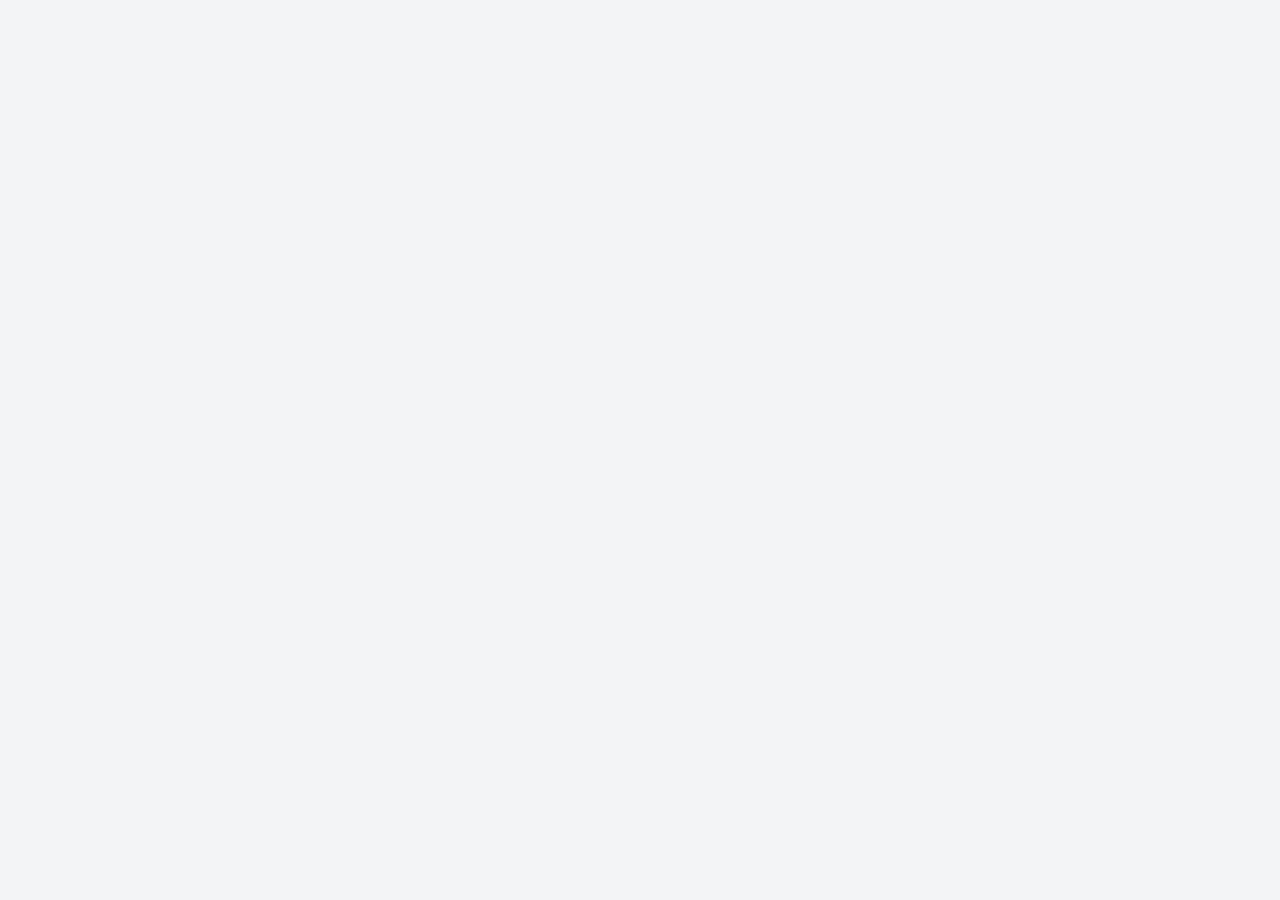
==== html/projects.html @ 2189ecb0 "init commit" ====
<!DOCTYPE html>
<html lang="ru">
	<head>
		<meta charset="UTF-8" />
		<meta name="viewport" content="width=device-width, initial-scale=1.0" />
		<title>SSUGT AI Portal</title>
		<!-- Styles -->
		<link rel="stylesheet" href="../css/reset.css" />
		<link rel="stylesheet" href="../css/common.css" />
		<link rel="stylesheet" href="../css/login.css" />

		<!-- Favicon -->
		<link rel="apple-touch-icon" sizes="180x180" href="../favicon_io/apple-touch-icon.png" />
		<link rel="icon" type="image/png" sizes="32x32" href="../favicon_io/favicon-32x32.png" />
		<link rel="icon" type="image/png" sizes="16x16" href="../favicon_io/favicon-16x16.png" />
		<link rel="manifest" href="../favicon_io/site.webmanifest" />
	</head>
	<body>
  </body>
</html>
---- css/common.css ----
@import url("https://fonts.googleapis.com/css2?family=Manrope:wght@200..800&display=swap");
:root {
  --purple: #7c379b;
  --orange: #e95229;
  --green: #96c22b;
  --blue: #00a0e3;
  --white: #ffffff;
  --light-gray: #f3f4f6;
  --dark-gray: #374151;
  --border-radius: 10px;
  --default-font: 18px;
  --large-font: 24px;
  --font-weight-regular: 400;
  --font-weight-medium: 500;
  --font-weight-bold: 700;
  --button-padding-horizontal: 30px;
  --button-padding-vertical: 15px;
  --pointer-opacity: 0.8;
}

.button {
  display: flex;
  justify-content: center;
  align-items: center;
  border-radius: var(--border-radius);
  border: none;
  color: var(--white);
  font-size: var(--large-font);
  font-weight: var(--font-weight-bold);
  background-color: var(--green);
  padding: var(--button-padding-vertical) var(--button-padding-horizontal);
  transition: background-color 0.3s ease, color 0.3s ease, opacity 0.3s ease;
}
.button--confirm {
  cursor: pointer;
}
.button--confirm:hover {
  opacity: var(--pointer-opacity);
}
.button--change {
  border: 2px solid var(--white);
  background-color: transparent;
}
.button--change:hover {
  background-color: #ffffff;
  color: var(--orange);
}/*# sourceMappingURL=common.css.map */
---- css/login.css ----
html,
body {
  height: 100%;
  margin: 0;
  font-family: "Manrope", sans-serif;
}

body {
  display: flex;
  justify-content: center;
  align-items: center;
  background-color: var(--light-gray);
}

.container {
  width: 1000px;
  height: 600px;
  background-color: var(--white);
  border-radius: var(--border-radius);
}

.login {
  display: flex;
  height: 100%;
}
.login__left, .login__right {
  width: 50%;
  height: 100%;
  display: flex;
  flex-direction: column;
  justify-content: center;
  align-items: center;
}
.login__right {
  background-color: var(--orange);
  gap: 60px;
  border-radius: 0 var(--border-radius) var(--border-radius) 0;
}
.login__form {
  height: 100%;
  width: 100%;
  display: flex;
  flex-direction: column;
  justify-content: center;
  align-items: center;
  gap: 20px;
}
.login__input {
  display: flex;
  flex-direction: column;
}
.login__header {
  width: 370px;
  height: 75px;
  font-size: 36px;
  font-weight: var(--bold-font-weight);
  text-transform: uppercase;
  color: var(--white);
  text-align: center;
}
.login__text {
  width: 300px;
  height: 120px;
  font-size: 24px;
  font-weight: var(--bold-font-medium);
  color: var(--white);
  text-align: center;
}

.label {
  color: var(--dark-gray);
  font-size: 24px;
  font-weight: var(--font-weight-bold);
}

.input {
  width: 350px;
  height: 40px;
  color: var(--dark-gray);
  font-size: var(--default-font);
  font-weight: var(--font-weight-regular);
  background-color: var(--light-gray);
  border: none;
  border-radius: var(--border-radius);
  padding: 10px;
}

.forgot-password {
  font-size: var(--default-font);
  font-weight: var(--font-weight-medium);
  color: var(--dark-gray);
  border: none;
  background-color: transparent;
  cursor: pointer;
  transition: opacity 0.3s ease;
}
.forgot-password:hover {
  opacity: var(--pointer-opacity);
}/*# sourceMappingURL=login.css.map */
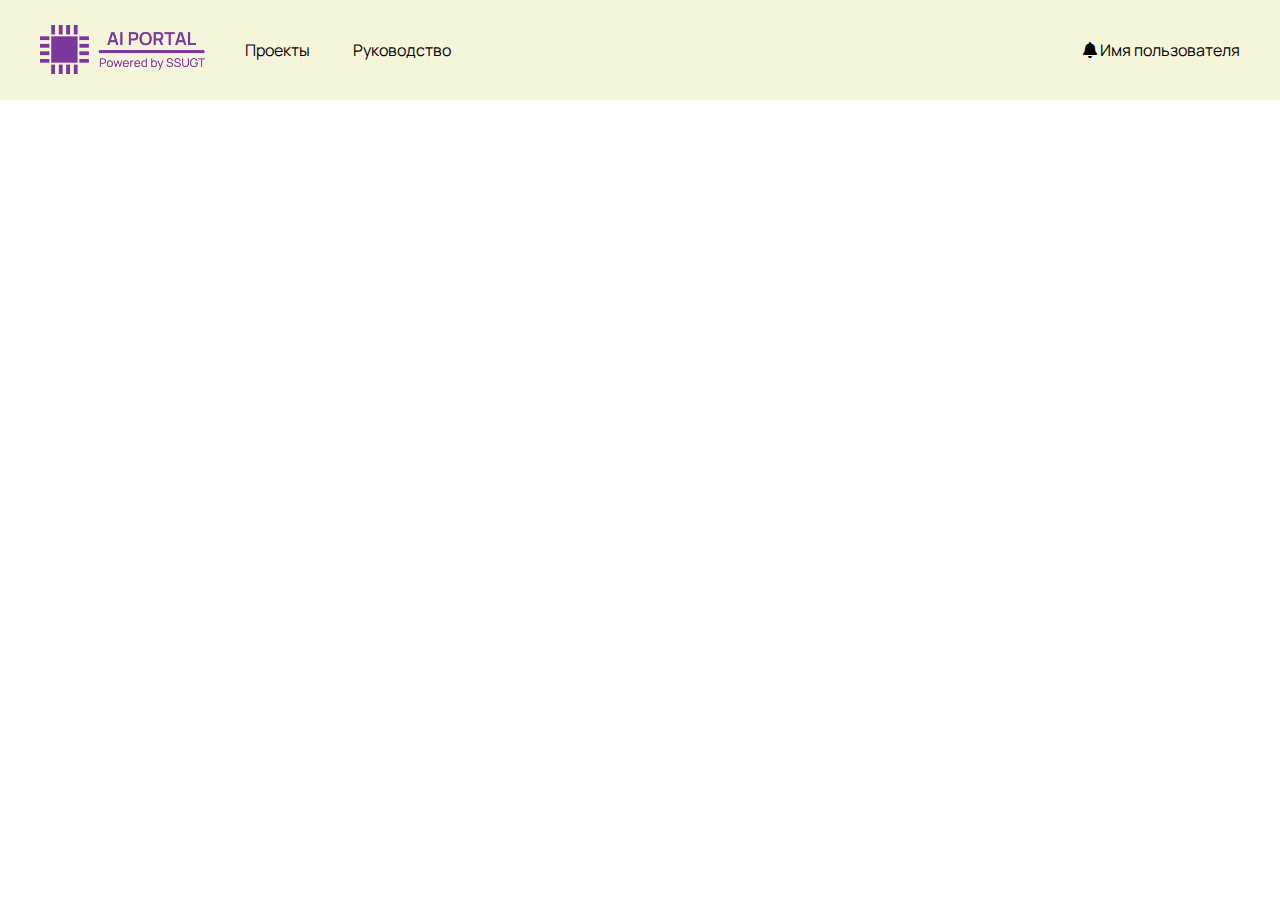
==== commit f5dbc57b: "add header on projects page" ====
--- a/html/projects.html
+++ b/html/projects.html
@@ -7,14 +7,35 @@
 		<!-- Styles -->
 		<link rel="stylesheet" href="../css/reset.css" />
 		<link rel="stylesheet" href="../css/common.css" />
-		<link rel="stylesheet" href="../css/login.css" />
+		<link rel="stylesheet" href="../css/projects.css" />
 
 		<!-- Favicon -->
 		<link rel="apple-touch-icon" sizes="180x180" href="../favicon_io/apple-touch-icon.png" />
 		<link rel="icon" type="image/png" sizes="32x32" href="../favicon_io/favicon-32x32.png" />
 		<link rel="icon" type="image/png" sizes="16x16" href="../favicon_io/favicon-16x16.png" />
 		<link rel="manifest" href="../favicon_io/site.webmanifest" />
+
+		<!-- Font awesome-->
+		<link
+			rel="stylesheet"
+			href="https://cdnjs.cloudflare.com/ajax/libs/font-awesome/6.0.0-beta3/css/all.min.css" />
 	</head>
 	<body>
-  </body>
+		<header class="header">
+			<div class="container">
+				<nav class="nav">
+					<div class="nav__left">
+						<a class="logo header__logo" href=""
+							><img src="../img/logo/logo.png" alt="Логотип"
+						/></a>
+						<ul>
+							<li class="nav__element">Проекты</li>
+							<li class="nav__element">Руководство</li>
+						</ul>
+					</div>
+					<div class="nav__right"><i class="fa-solid fa-bell"></i> Имя пользователя</div>
+				</nav>
+			</div>
+		</header>
+	</body>
 </html>
--- a/css/common.css
+++ b/css/common.css
@@ -16,6 +16,14 @@
   --button-padding-horizontal: 30px;
   --button-padding-vertical: 15px;
   --pointer-opacity: 0.8;
+}
+
+html,
+body {
+  height: 100%;
+  width: 100%;
+  margin: 0;
+  font-family: "Manrope", sans-serif;
 }
 
 .button {
@@ -44,4 +52,10 @@
 .button--change:hover {
   background-color: #ffffff;
   color: var(--orange);
+}
+
+ul {
+  padding: 0;
+  margin: 0;
+  list-style: none;
 }/*# sourceMappingURL=common.css.map */--- a/css/projects.css
+++ b/css/projects.css
@@ -0,0 +1,32 @@
+.container {
+  margin: 0 40px;
+  height: 100%;
+}
+
+.nav {
+  display: flex;
+  justify-content: space-between;
+  align-items: center;
+  height: 100%;
+}
+.nav__left {
+  display: flex;
+  justify-content: center;
+  align-items: center;
+}
+.nav__element {
+  display: inline;
+  margin-left: 40px;
+}
+
+.header {
+  margin: 0;
+  position: fixed;
+  width: 100%;
+  height: 100px;
+  background-color: beige;
+}
+.header__logo {
+  width: 165px;
+  height: 50px;
+}/*# sourceMappingURL=projects.css.map */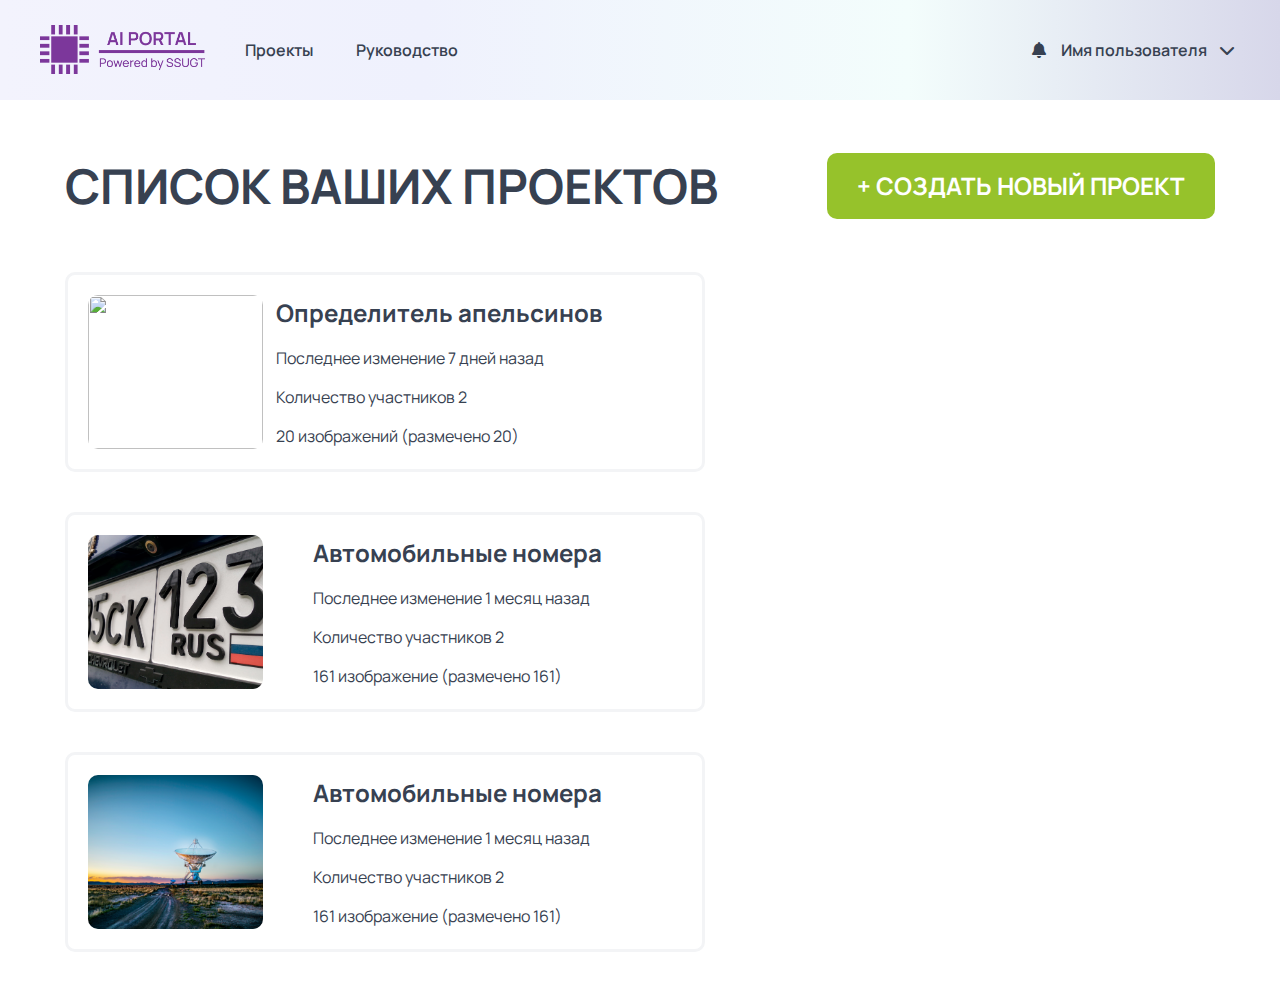
==== commit 7543268c: "ready projects page and login animation" ====
--- a/html/projects.html
+++ b/html/projects.html
@@ -7,6 +7,7 @@
 		<!-- Styles -->
 		<link rel="stylesheet" href="../css/reset.css" />
 		<link rel="stylesheet" href="../css/common.css" />
+		<link rel="stylesheet" href="../css/header.css" />
 		<link rel="stylesheet" href="../css/projects.css" />
 
 		<!-- Favicon -->
@@ -22,20 +23,93 @@
 	</head>
 	<body>
 		<header class="header">
-			<div class="container">
+			<div class="header__container">
 				<nav class="nav">
 					<div class="nav__left">
 						<a class="logo header__logo" href=""
 							><img src="../img/logo/logo.png" alt="Логотип"
 						/></a>
 						<ul>
-							<li class="nav__element">Проекты</li>
-							<li class="nav__element">Руководство</li>
+							<li class="nav__element text-hover"><a class="nav__link" href="#">Проекты</a></li>
+							<li class="nav__element text-hover"><a class="nav__link" href="#">Руководство</a></li>
 						</ul>
 					</div>
-					<div class="nav__right"><i class="fa-solid fa-bell"></i> Имя пользователя</div>
+					<div class="nav__right">
+						<button class="icon-button text-hover">
+							<i class="nav__bell-icon fa-solid fa-bell"></i>
+						</button>
+						<button class="icon-button text-hover" id="userButton">
+							Имя пользователя <i class="nav__chevron-icon fa-solid fa-chevron-down"></i>
+						</button>
+						<div class="user-menu" id="userMenu">
+							<button class="user-menu__item">Настройки</button>
+							<button class="user-menu__item">
+								<a class="user-menu__link" href="../index.html">Выйти</a>
+							</button>
+						</div>
+					</div>
 				</nav>
 			</div>
 		</header>
+
+		<main class="main">
+			<div class="main__container">
+				<div class="main__header-row">
+					<h1 class="main__header">Список ваших проектов</h1>
+					<button class="button button--confirm create-project-button">
+						+ Создать новый проект
+					</button>
+				</div>
+
+				<div class="main__content">
+					<a href="./project-page.html">
+						<div class="content-card">
+							<div class="content-card__inner">
+								<img class="content-card__image" src="../img/projects/oranges.jpg" alt="" />
+								<div class="content-card__description">
+									<h2 class="content-card__header">Определитель апельсинов</h2>
+									<p class="content-card__text">Последнее изменение 7 дней назад</p>
+									<p class="content-card__text">Количество участников 2</p>
+									<p class="content-card__text">20 изображений (размечено 20)</p>
+								</div>
+							</div>
+						</div>
+					</a>
+
+					<a href="./project-page.html">
+						<div class="content-card">
+							<div class="content-card__inner">
+								<img class="content-card__image" src="../img/projects/car-plates.jpg" alt="" />
+								<div class="content-card__description">
+									<h2 class="content-card__header">Автомобильные номера</h2>
+									<p class="content-card__text">Последнее изменение 1 месяц назад</p>
+									<p class="content-card__text">Количество участников 2</p>
+									<p class="content-card__text">161 изображение (размечено 161)</p>
+								</div>
+							</div>
+						</div>
+					</a>
+
+					<a href="./project-page.html">
+						<div class="content-card">
+							<div class="content-card__inner">
+								<img
+									class="content-card__image"
+									src="../img/projects/drone-based-searching.jpg"
+									alt="" />
+								<div class="content-card__description">
+									<h2 class="content-card__header">Автомобильные номера</h2>
+									<p class="content-card__text">Последнее изменение 1 месяц назад</p>
+									<p class="content-card__text">Количество участников 2</p>
+									<p class="content-card__text">161 изображение (размечено 161)</p>
+								</div>
+							</div>
+						</div>
+					</a>
+					<!--  -->
+				</div>
+			</div>
+		</main>
+		<script src="../js/userMenu.js"></script>
 	</body>
 </html>
--- a/css/common.css
+++ b/css/common.css
@@ -12,10 +12,11 @@
   --large-font: 24px;
   --font-weight-regular: 400;
   --font-weight-medium: 500;
+  --font-weight-semi-bold: 600;
   --font-weight-bold: 700;
   --button-padding-horizontal: 30px;
   --button-padding-vertical: 15px;
-  --pointer-opacity: 0.8;
+  --hover-opacity: 0.7;
 }
 
 html,
@@ -43,19 +44,41 @@
   cursor: pointer;
 }
 .button--confirm:hover {
-  opacity: var(--pointer-opacity);
+  opacity: var(--hover-opacity);
 }
-.button--change {
+.button--register {
   border: 2px solid var(--white);
   background-color: transparent;
 }
-.button--change:hover {
+.button--register:hover {
   background-color: #ffffff;
   color: var(--orange);
+}
+.button--authorize {
+  border: 2px solid var(--white);
+  background-color: transparent;
+}
+.button--authorize:hover {
+  background-color: #ffffff;
+  color: var(--blue);
 }
 
 ul {
   padding: 0;
   margin: 0;
   list-style: none;
+}
+
+.icon-button {
+  background: transparent;
+  border: none;
+  color: var(--dark-gray);
+  font-weight: var(--font-weight-semi-bold);
+}
+
+.text-hover {
+  transition: opacity 0.3s ease-in-out;
+}
+.text-hover:hover {
+  opacity: var(--hover-opacity);
 }/*# sourceMappingURL=common.css.map */--- a/css/header.css
+++ b/css/header.css
@@ -0,0 +1,79 @@
+.header {
+  margin: 0;
+  position: fixed;
+  width: 100%;
+  height: 100px;
+  background-color: beige;
+  background: linear-gradient(to right, #f3f3fd 0%, #eff1fd 33%, #f3fdfc 71%, #d7d7ea 100%);
+}
+.header__container {
+  margin: 0 40px;
+  height: 100%;
+}
+.header__logo {
+  width: 165px;
+  height: 50px;
+  transition: transform 0.3s ease-in-out;
+}
+.header__logo:hover {
+  transform: translateY(-3px);
+}
+
+.nav {
+  display: flex;
+  justify-content: space-between;
+  align-items: center;
+  height: 100%;
+}
+.nav__left {
+  display: flex;
+  justify-content: center;
+  align-items: center;
+}
+.nav__element {
+  display: inline;
+  margin-left: 40px;
+}
+.nav__link {
+  color: var(--dark-gray);
+  font-weight: var(--font-weight-semi-bold);
+}
+.nav__chevron-icon {
+  margin-left: 10px;
+}
+
+.user-menu {
+  position: absolute;
+  box-sizing: content-box;
+  z-index: 1;
+  top: 60px;
+  width: 225px;
+  height: 70px;
+  background-color: var(--white);
+  border-radius: var(--border-radius);
+  box-shadow: 0px 4px 8px rgba(0, 0, 0, 0.1);
+  display: flex;
+  display: none;
+}
+.user-menu__item {
+  text-align: left;
+  width: 100%;
+  border: none;
+  background-color: transparent;
+  font-weight: var(--font-weight-semi-bold);
+  color: var(--dark-gray);
+}
+.user-menu__item:hover {
+  opacity: var(--hover-opacity);
+}
+.user-menu__link {
+  color: var(--dark-gray);
+}
+
+.user-menu.show {
+  display: flex;
+  flex-direction: column;
+  justify-content: center;
+  align-self: flex-start;
+  gap: 5px;
+}/*# sourceMappingURL=header.css.map */--- a/css/projects.css
+++ b/css/projects.css
@@ -1,32 +1,65 @@
-.container {
-  margin: 0 40px;
+@charset "UTF-8";
+.main {
   height: 100%;
+  padding-top: 150px; /* Высота вашего header */
 }
-
-.nav {
+.main__container {
+  height: 100%;
+  margin: 0 65px;
+}
+.main__header {
+  color: var(--dark-gray);
+  text-transform: uppercase;
+  font-size: 48px;
+}
+.main__header-row {
+  width: 100%;
   display: flex;
   justify-content: space-between;
   align-items: center;
-  height: 100%;
+  margin-bottom: 50px;
 }
-.nav__left {
+.main__content {
+  width: 100%;
   display: flex;
-  justify-content: center;
-  align-items: center;
-}
-.nav__element {
-  display: inline;
-  margin-left: 40px;
+  flex-wrap: wrap;
+  justify-content: space-between;
 }
 
-.header {
-  margin: 0;
-  position: fixed;
-  width: 100%;
-  height: 100px;
-  background-color: beige;
+.create-project-button {
+  font-weight: var(--font-weight-bold);
+  font-size: 24px;
+  text-transform: uppercase;
 }
-.header__logo {
-  width: 165px;
-  height: 50px;
+
+.content-card {
+  width: 640px;
+  height: 200px;
+  border-radius: var(--border-radius);
+  border: 3px solid var(--light-gray);
+  margin-bottom: 40px;
+  color: var(--dark-gray);
+}
+.content-card:hover {
+  opacity: var(--hover-opacity);
+}
+.content-card__inner {
+  height: 100%;
+  display: flex;
+  justify-content: space-between;
+  align-items: center;
+  padding: 20px 100px 20px 20px;
+}
+.content-card__image {
+  width: 175px;
+  height: 100%;
+  border-radius: var(--border-radius);
+  -o-object-fit: cover;
+     object-fit: cover;
+}
+.content-card__description {
+  display: flex;
+  height: 100%;
+  flex-direction: column;
+  gap: 15px;
 }/*# sourceMappingURL=projects.css.map */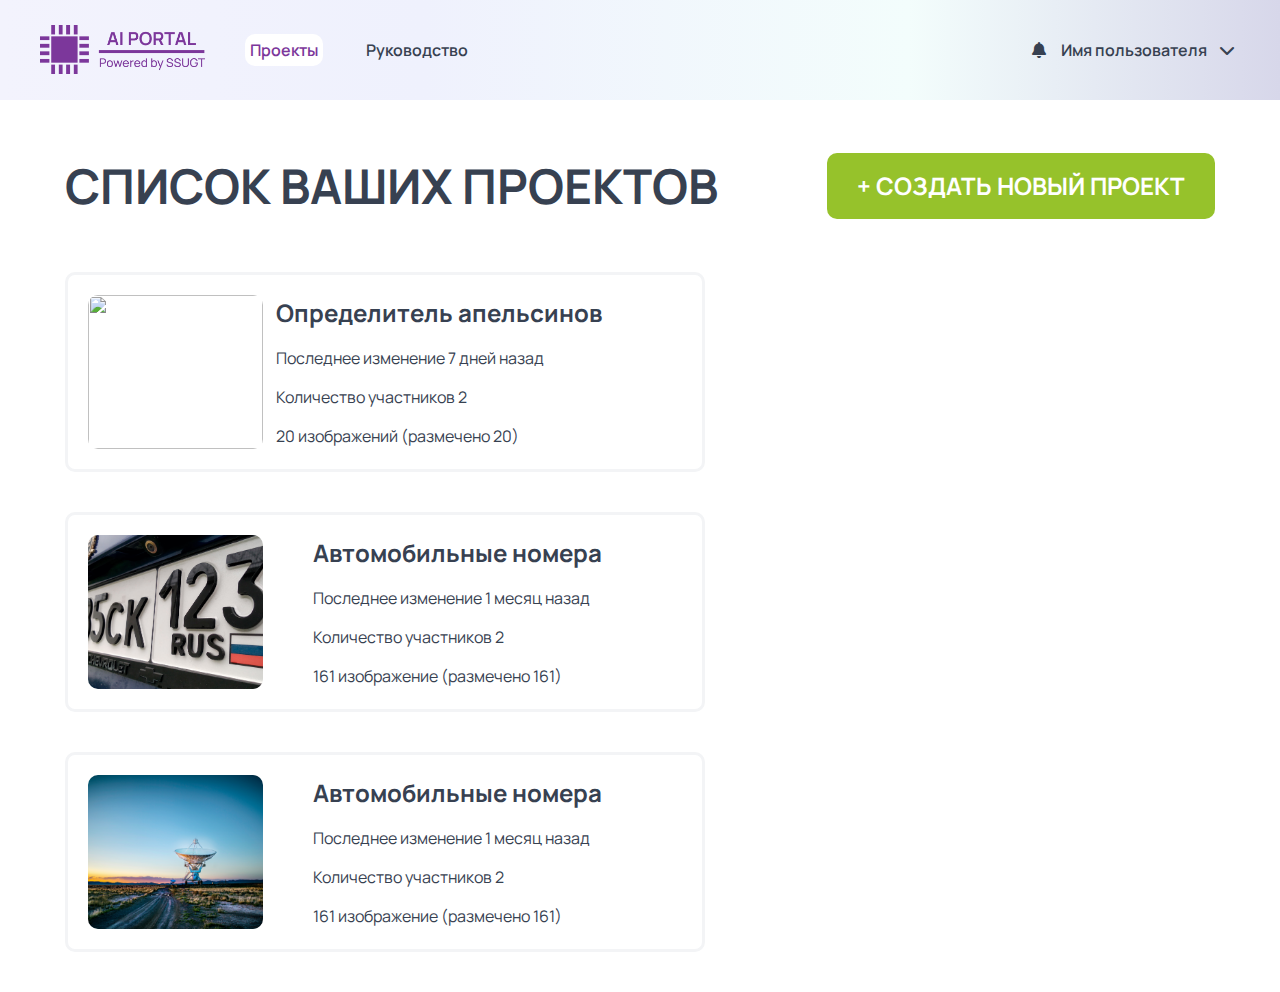
==== commit 79bfdb19: "add project page and active tab highlighting" ====
--- a/html/projects.html
+++ b/html/projects.html
@@ -26,11 +26,13 @@
 			<div class="header__container">
 				<nav class="nav">
 					<div class="nav__left">
-						<a class="logo header__logo" href=""
+						<a class="logo header__logo" href="#"
 							><img src="../img/logo/logo.png" alt="Логотип"
 						/></a>
 						<ul>
-							<li class="nav__element text-hover"><a class="nav__link" href="#">Проекты</a></li>
+							<li class="nav__element text-hover">
+								<a class="nav__link nav__link--active" href="#">Проекты</a>
+							</li>
 							<li class="nav__element text-hover"><a class="nav__link" href="#">Руководство</a></li>
 						</ul>
 					</div>
--- a/css/header.css
+++ b/css/header.css
@@ -38,6 +38,12 @@
   color: var(--dark-gray);
   font-weight: var(--font-weight-semi-bold);
 }
+.nav__link--active {
+  color: var(--purple);
+  background-color: var(--white);
+  border-radius: var(--border-radius);
+  padding: 5px;
+}
 .nav__chevron-icon {
   margin-left: 10px;
 }
